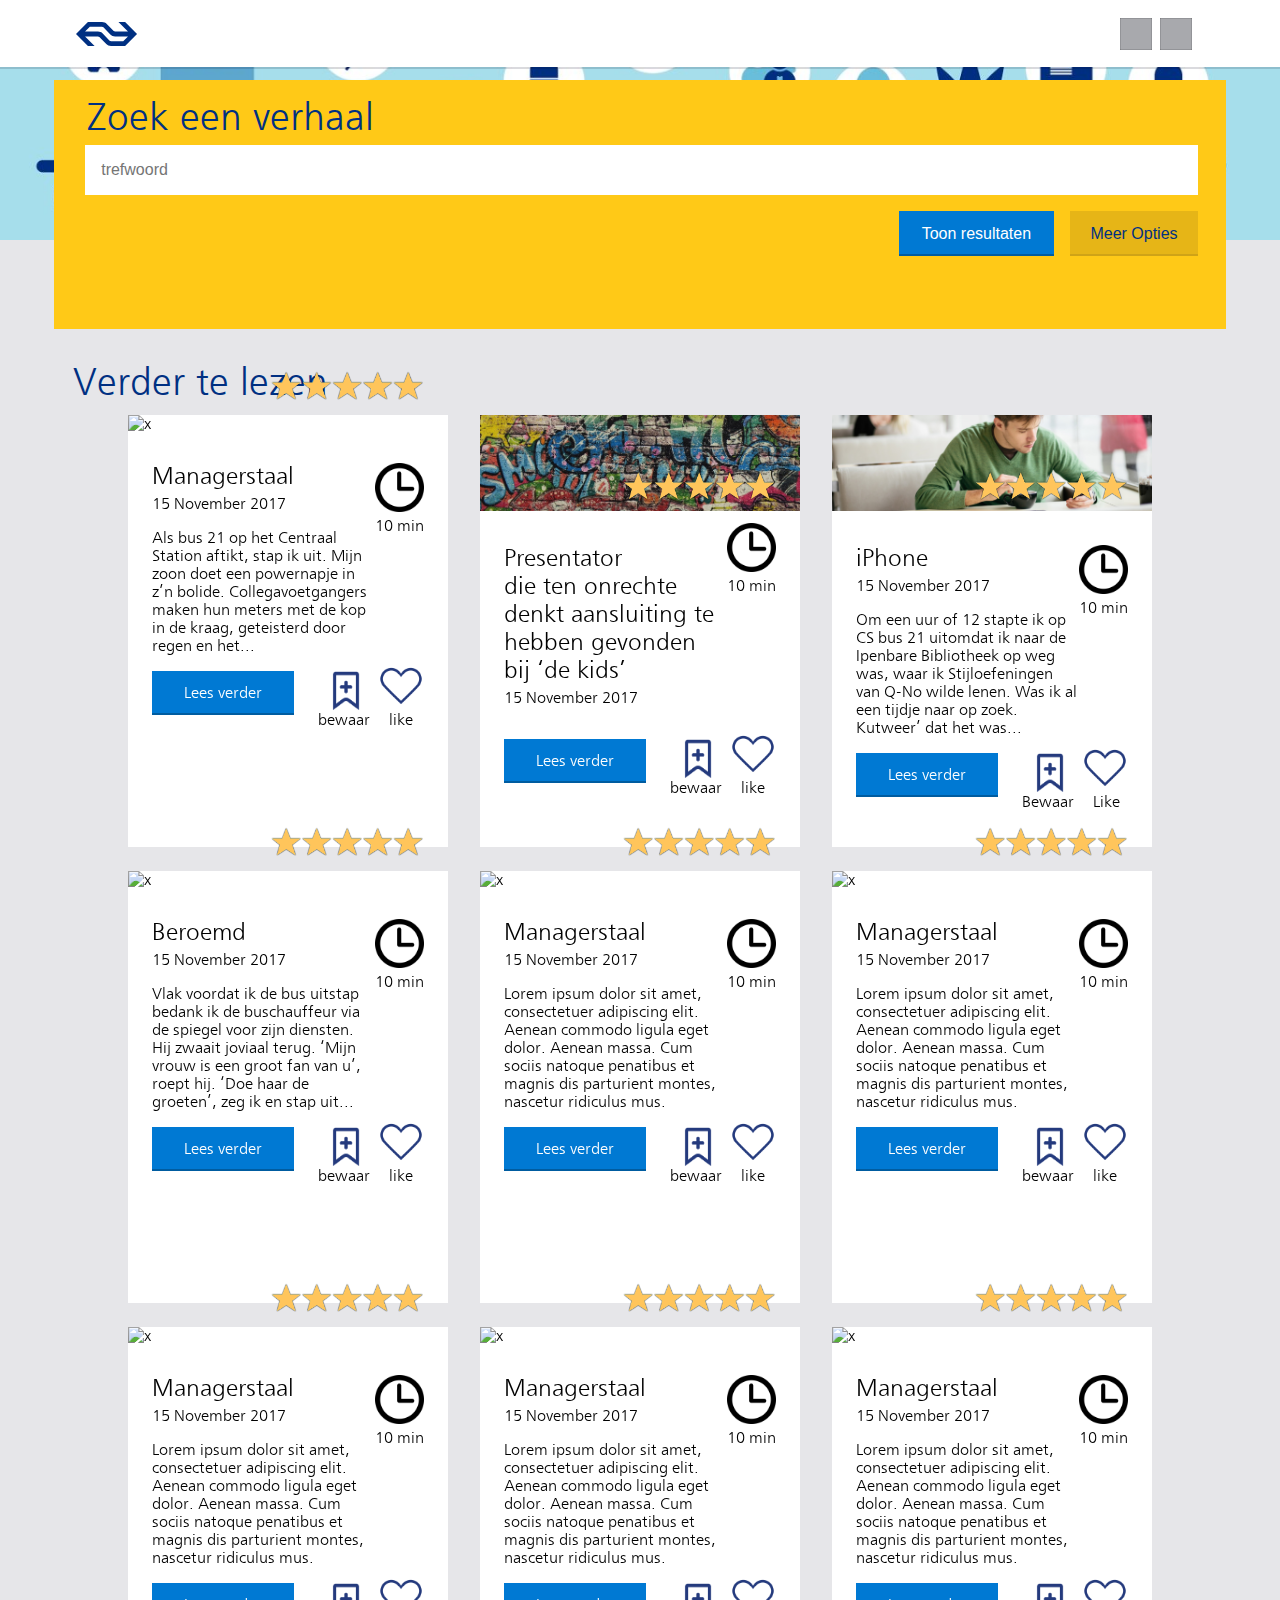
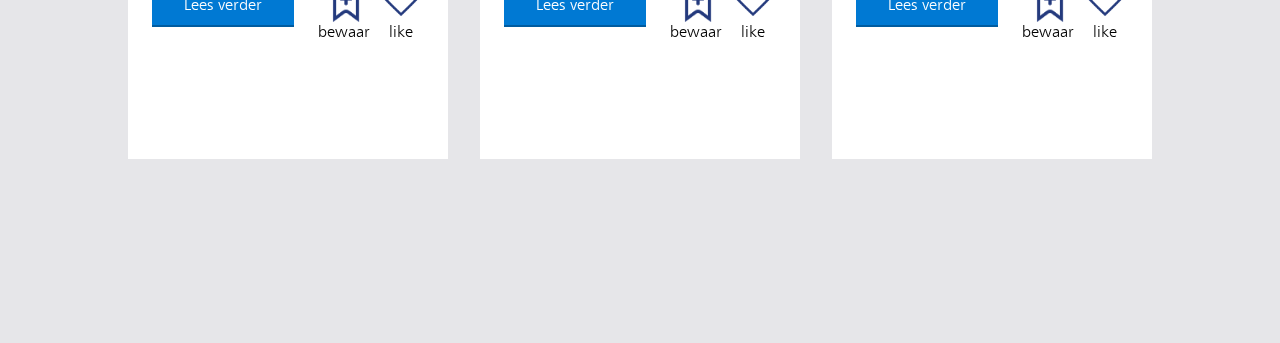
==== index.html @ b49a49e1 "Initial commit" ====
<!DOCTYPE html>
<html lang="en">

<head>
    <meta charset="UTF-8">
    <meta name="viewport" content="width=device-width, initial-scale=1.0">
    <meta http-equiv="X-UA-Compatible" content="ie=edge">
    <link rel="stylesheet" href="css/style.css">
    <link rel="stylesheet" href="css/fonts.css">
    <link rel="stylesheet" href="css/input_range.css">
    <link rel="stylesheet" href="css/mediaqueries.css">
    <title>index</title>
</head>

<body>
   <header class="main_header">
        <section> <a href="index.html" class="a-header"><img src="images/nslogo.svg" alt="ns_logo_header"></a>
            <section class="header_icons_right">
                <a href="login.html" class="header_icons_right_img-1"></a>
                <a href="#" class="header_icons_right_img-2"></a>
            </section>
        </section>
    </header>
    <picture id="top-image"> <img src="images/ns-extra-hero.jpg" alt="NS Extra Hero Image"> </picture>

    <section id="background"></section>
    <main>
        <form id="search">
            <fieldset class="zoek_verhaal">
                <legend>Zoek een verhaal</legend>
                <input class="form-text-input" type="text" id="trefwoord" placeholder="trefwoord">
                <section id="options" class="main_form_hide">
                    <section class="maximale_leestijd">
                        <label for="id-maximale_leestijd" class="form_section_label">Maximale leestijd</label>
                        <input id="id-maximale_leestijd" type="range" class="maximale_leestijd" value="5" min="1" max="15"> </section>
                    <section class="minimale_rating">
                        <label for="id-minimale_rating" class="form_section_label">Minimale rating</label>
                        <input id="id-minimale_rating" type="range" class="minimale_rating" value="3" min="1" max="5"> </section>
                    <section id="categorieen">
                        <label class="form_section_label">Categorieën</label>
                        <input type="checkbox" name="categorieen" id="kids" value="kids" />
                        <label class="form_checkbox-label" for="kids">Kids</label>
                        <input class="form_checkbox" type="checkbox" name="categorieen" id="jeugd" value="jeugd" />
                        <label for="jeugd">Jeugd</label>
                        <input type="checkbox" name="categorieen" id="volwassen" value="volwassen" />
                        <label for="volwassen">Volwassen</label>
                    </section>
                    <section id="genre">
                        <label class="form_section_label">Genre</label>
                        <input type="checkbox" name="genre" id="fictie" value="fictie" />
                        <label for="fictie">Fictie</label>
                        <input type="checkbox" name="genre" id="non-fictie" value="non-fictie" />
                        <label for="non-fictie">Not-fictie</label>
                        <input type="checkbox" name="genre" id="politiek" value="politiek" />
                        <label for="politiek">Politiek</label>
                        <input type="checkbox" name="genre" id="religie" value="religie" />
                        <label for="religie">Religie</label>
                        <input type="checkbox" name="genre" id="media" value="media" />
                        <label for="media">Media</label>
                        <input type="checkbox" name="genre" id="sport" value="sport" />
                        <label for="sport">Sport</label>
                    </section>
                </section>
                <button id="more_options_expand" type="button">Meer Opties</button>
                <input type="submit" name="resultaten" value="Toon resultaten"> </fieldset>
        </form>
        <!-- Verhaal cards !-->
        <p class="verhaal_kaarten_category">Verder te lezen</p>
        <section id="verhaal_kaarten">
            <!-- verhaal card begin !-->
            <article class="verhaal_card"> <img class="verhaal_card-featureimage" src="images/bus-foto.jpg" alt="x"> <img class="verhaal_card-starrating" src="images/5-star-rating.png" alt="x">
                <header class="verhaal_card_main">
                    <p class="verhaal_card-title"> Managerstaal </p>
                    <time datetime="2017-11-15">15 November 2017</time>
                    <p class="verhaal_card-readtime">10 min</p>
                    <p class="verhaal_card-description">Als bus 21 op het Centraal Station aftikt, stap ik uit. Mijn zoon doet een powernapje in z’n bolide. Collegavoetgangers maken hun meters met de kop in de kraag, geteisterd door regen en het...</p>
                    <nav class="verhaal_card-buttons"> <a href="verhalen/managerstaal.html" class="verhaalbutton" name="verhaal_card-button_leesverder">Lees verder</a>
                        <p class="verhaal_card-like">like</p>
                        <p class="verhaal_card-save">bewaar</p>
                    </nav>
                </header>
            </article>
            <!-- verhaal card einde !-->
            <!-- verhaal card begin !-->
            <article class="verhaal_card"> <img class="verhaal_card-featureimage" src="images/graffiti-wall.jpg" alt="x"> <img class="verhaal_card-starrating" src="images/5-star-rating.png" alt="x">
                <header class="verhaal_card_main">
                    <p class="verhaal_card-readtime">10 min</p>
                    <p class="verhaal_card-title">Presentator die ten onrechte denkt aansluiting te hebben gevonden bij ‘de kids’</p>
                    <time datetime="2017-11-15">15 November 2017</time>
                    <p class="verhaal_card-description"></p>
                    <nav class="verhaal_card-buttons"> <a href="verhalen/straattaal.html" class="verhaalbutton" name="verhaal_card-button_leesverder">Lees verder</a>
                        <p class="verhaal_card-like">like</p>
                        <p class="verhaal_card-save">bewaar</p>
                    </nav>
                </header>
            </article>
            <!-- verhaal card einde !-->
            <!-- verhaal card begin !-->
            <article class="verhaal_card"> <img class="verhaal_card-featureimage" src="images/guy-phone.jpg" alt="x"> <img class="verhaal_card-starrating" src="images/5-star-rating.png" alt="x">
                <header class="verhaal_card_main">
                    <p class="verhaal_card-title">iPhone</p>
                    <time datetime="2017-11-15">15 November 2017</time>
                    <p class="verhaal_card-readtime">10 min</p>
                    <p class="verhaal_card-description">Om een uur of 12 stapte ik op CS bus 21 uitomdat ik naar de Ipenbare Bibliotheek op weg was, waar ik Stijloefeningen van Q-No wilde lenen. Was ik al een tijdje naar op zoek. Kutweer’ dat het was...</p>
                    <nav class="verhaal_card-buttons"> <a href="verhalen/iphone.html" class="verhaalbutton" name="verhaal_card-button_leesverder">Lees verder</a>
                        <p class="verhaal_card-like">Like</p>
                        <p class="verhaal_card-save">Bewaar</p>
                    </nav>
                </header>
            </article>
            <!-- verhaal card einde !-->
            <!-- verhaal card begin !-->
            <article class="verhaal_card"> <img class="verhaal_card-featureimage" src="images/bus-foto.jpg" alt="x"> <img class="verhaal_card-starrating" src="images/5-star-rating.png" alt="x">
                <header class="verhaal_card_main">
                    <p class="verhaal_card-title">Beroemd</p>
                    <time datetime="2017-11-15">15 November 2017</time>
                    <p class="verhaal_card-readtime">10 min</p>
                    <p class="verhaal_card-description">Vlak voordat ik de bus uitstap bedank ik de buschauffeur via de spiegel voor zijn diensten. Hij zwaait joviaal terug. ‘Mijn vrouw is een groot fan van u’, roept hij. ‘Doe haar de groeten’, zeg ik en stap uit...</p>
                    <nav class="verhaal_card-buttons"> <a class="verhaalbutton" name="verhaal_card-button_leesverder">Lees verder</a>
                        <p class="verhaal_card-like">like</p>
                        <p class="verhaal_card-save">bewaar</p>
                    </nav>
                </header>
            </article>
            <!-- verhaal card einde !-->
            <!-- verhaal card begin !-->
            <article class="verhaal_card"> <img class="verhaal_card-featureimage" src="images/bus-foto.jpg" alt="x"> <img class="verhaal_card-starrating" src="images/5-star-rating.png" alt="x">
                <header class="verhaal_card_main">
                    <p class="verhaal_card-title"> Managerstaal </p>
                    <time datetime="2017-11-15">15 November 2017</time>
                    <p class="verhaal_card-readtime">10 min</p>
                    <p class="verhaal_card-description">Lorem ipsum dolor sit amet, consectetuer adipiscing elit. Aenean commodo ligula eget dolor. Aenean massa. Cum sociis natoque penatibus et magnis dis parturient montes, nascetur ridiculus mus.</p>
                    <nav class="verhaal_card-buttons"> <a class="verhaalbutton" name="verhaal_card-button_leesverder">Lees verder</a>
                        <p class="verhaal_card-like">like</p>
                        <p class="verhaal_card-save">bewaar</p>
                    </nav>
                </header>
            </article>
            <!-- verhaal card einde !-->
            <!-- verhaal card begin !-->
            <article class="verhaal_card"> <img class="verhaal_card-featureimage" src="images/bus-foto.jpg" alt="x"> <img class="verhaal_card-starrating" src="images/5-star-rating.png" alt="x">
                <header class="verhaal_card_main">
                    <p class="verhaal_card-title"> Managerstaal </p>
                    <time datetime="2017-11-15">15 November 2017</time>
                    <p class="verhaal_card-readtime">10 min</p>
                    <p class="verhaal_card-description">Lorem ipsum dolor sit amet, consectetuer adipiscing elit. Aenean commodo ligula eget dolor. Aenean massa. Cum sociis natoque penatibus et magnis dis parturient montes, nascetur ridiculus mus.</p>
                    <nav class="verhaal_card-buttons"> <a class="verhaalbutton" name="verhaal_card-button_leesverder">Lees verder</a>
                        <p class="verhaal_card-like">like</p>
                        <p class="verhaal_card-save">bewaar</p>
                    </nav>
                </header>
            </article>
            <!-- verhaal card einde !-->
            <!-- verhaal card begin !-->
            <article class="verhaal_card"> <img class="verhaal_card-featureimage" src="images/bus-foto.jpg" alt="x"> <img class="verhaal_card-starrating" src="images/5-star-rating.png" alt="x">
                <header class="verhaal_card_main">
                    <p class="verhaal_card-title"> Managerstaal </p>
                    <time datetime="2017-11-15">15 November 2017</time>
                    <p class="verhaal_card-readtime">10 min</p>
                    <p class="verhaal_card-description">Lorem ipsum dolor sit amet, consectetuer adipiscing elit. Aenean commodo ligula eget dolor. Aenean massa. Cum sociis natoque penatibus et magnis dis parturient montes, nascetur ridiculus mus.</p>
                    <nav class="verhaal_card-buttons"> <a class="verhaalbutton" name="verhaal_card-button_leesverder">Lees verder</a>
                        <p class="verhaal_card-like">like</p>
                        <p class="verhaal_card-save">bewaar</p>
                    </nav>
                </header>
            </article>
            <!-- verhaal card einde !-->
            <!-- verhaal card begin !-->
            <article class="verhaal_card"> <img class="verhaal_card-featureimage" src="images/bus-foto.jpg" alt="x"> <img class="verhaal_card-starrating" src="images/5-star-rating.png" alt="x">
                <header class="verhaal_card_main">
                    <p class="verhaal_card-title"> Managerstaal </p>
                    <time datetime="2017-11-15">15 November 2017</time>
                    <p class="verhaal_card-readtime">10 min</p>
                    <p class="verhaal_card-description">Lorem ipsum dolor sit amet, consectetuer adipiscing elit. Aenean commodo ligula eget dolor. Aenean massa. Cum sociis natoque penatibus et magnis dis parturient montes, nascetur ridiculus mus.</p>
                    <nav class="verhaal_card-buttons"> <a class="verhaalbutton" name="verhaal_card-button_leesverder">Lees verder</a>
                        <p class="verhaal_card-like">like</p>
                        <p class="verhaal_card-save">bewaar</p>
                    </nav>
                </header>
            </article>
            <!-- verhaal card einde !-->
            <!-- verhaal card begin !-->
            <article class="verhaal_card"> <img class="verhaal_card-featureimage" src="images/bus-foto.jpg" alt="x"> <img class="verhaal_card-starrating" src="images/5-star-rating.png" alt="x">
                <header class="verhaal_card_main">
                    <p class="verhaal_card-title"> Managerstaal </p>
                    <time datetime="2017-11-15">15 November 2017</time>
                    <p class="verhaal_card-readtime">10 min</p>
                    <p class="verhaal_card-description">Lorem ipsum dolor sit amet, consectetuer adipiscing elit. Aenean commodo ligula eget dolor. Aenean massa. Cum sociis natoque penatibus et magnis dis parturient montes, nascetur ridiculus mus.</p>
                    <nav class="verhaal_card-buttons"> <a class="verhaalbutton" name="verhaal_card-button_leesverder">Lees verder</a>
                        <p class="verhaal_card-like">like</p>
                        <p class="verhaal_card-save">bewaar</p>
                    </nav>
                </header>
            </article>
            <!-- verhaal card einde !-->
        </section>
    </main>
    <!-- JAVASCRIPT !-->
    <script src="js/main_form_options.js"></script>
</body>

</html>
---- css/style.css ----
body {
    font-family: "NS Sans", sans-serif;
    font-weight: 200;
    position: relative;
    width: 100%;
    margin: 0;
}

#top-image {
    height: 5px z-index: 100;
}

#top-image > img {
    z-index: -100;
    position: absolute;
    top: -15em;
    left: 0;
    width: 100%;
}

#background {
    background: rgba(230, 230, 233, 1);
    position: absolute;
    top: 10em;
    z-index: -99;
    height: 100%;
    width: 100%;
}


/* Main header top */

header[class="main_header"] {
    background-color: #ffffff;
    position: fixed;
    top: 0;
    left: 0;
    width: 100%;
    z-index: 100;
    padding: 1.125rem .875rem 1.0625rem;
    box-shadow: 0 0.125rem 0 0 rgba(7, 7, 33, .15);
}

header[class="main_header"] section {
    max-width: 73.25rem;
    margin: 0 auto;
    height: auto;
    height: 2rem;
}

header img {
    padding: 0.25em 0;
    padding-left: 0.5em;
    height: 1.5em;
    margin-right: 2rem;
}

.header_icons_right {
    float: right;
    margin-right: 2.5em;
    padding-right: 3em;
    width: 50%;
    height: 1em;
}

.header_icons_right > section {
    width: 2em;
    display: inline-block;
    float: right;
}

.header_icons_right_img-1 {
    float: right;
    width: 2em;
    height: 100%;
    background-image: url(../images/squared_box_256x256.jpg);
    background-size: contain;
    background-repeat: no-repeat;
}

.header_icons_right_img-2 {
    float: right;
    width: 2em;
    height: 100%;
    margin-right: 0.5em;
    background-image: url(../images/squared_box_256x256.jpg);
    background-size: contain;
    background-repeat: no-repeat;
}

main {
    margin: 0 auto;
    margin-top: 5rem;
    max-width: 73.25rem;
}


/* zoekformulier */

form .maximale_leestijd {
    display: inline-block;
    width: 100%;
}

form .minimale_rating {
    display: inline-block;
    width: 100%;
    margin: 0 auto;
}

form {
    display: flex;
    flex-direction: row;
    background-color: rgba(255, 201, 23, 1);
    color: rgba(0, 48, 130, 1);
    padding: 1em 1.2em 3em;
    padding-right: 3em;
    margin-bottom: 2em;
}

form label {
    width: 10em;
    display: block;
}

.form_section_label {
    margin-top: 1.75em;
    font-weight: 700;
}

form fieldset {
    margin: 0 auto;
    border-width: 0;
}

.form-text-input {
    -webkit-appearance: none;
    border-radius: 0;
    border: 0;
    padding: 1em 1em 1em 1em;
    width: 100%;
    max-width: 100%;
    font-size: 1rem;
    vertical-align: top;
    background-color: #FFF;
    margin-bottom: 1em;
}

input[type="checkbox"] {
    border-radius: 0px;
    border: 0;
    float: left;
    display: block;
    padding: 0.9em;
    margin-right: 0.5em;
    background-color: aliceblue;
    -webkit-appearance: none;
    -moz-appearance: none;
    appearance: none;
}

input[type="checkbox"]:checked {
    border-radius: 0px;
    float: left;
    display: block;
    padding: 0.9em;
    background-color: aliceblue;
    background-image: url(../images/checkbox_vinkje.svg);
    -webkit-appearance: none;
    -moz-appearance: none;
    appearance: none;
    transition: background .2s ease-in-out;
}

form fieldset label {
    padding-top: 0.25em;
    display: block;
    margin: 0.25em 0;
    padding-bottom: 0.4em;
}

form legend {
    font-size: 2.375rem;
    width: 100%
}

.main_form_hide {
    display: none;
}

.main_form_show {
    display: inline-block;
    width: 100%;
    margin-left: 1em;
    position: relative;
    top: -1.5em;
}

form [name="resultaten"],
[name="inloggen"],
[name="register"],
[name="plaats"] {
    width: calc(100% + 2em);
    margin: 0 auto;
    display: inline-block;
    position: relative;
    height: 2.8125rem;
    padding: .625rem 1.125rem;
    vertical-align: top;
    min-width: 7.5rem;
    font-weight: 400;
    white-space: nowrap;
    background-color: #0079d3;
    color: #fff;
    box-shadow: inset 0 -.125rem 0 #005ca0;
    text-align: center;
    line-height: 1.5625rem;
    font-size: 1rem;
    border: none;
    border-radius: 0;
    text-decoration: none;
    transition: box-shadow .15s ease-in-out;
    -webkit-appearance: none;
    -moz-appearance: none;
    appearance: none;
}

form [name="resultaten"]:hover,
[name="inloggen"]:hover,
[name="register"]:hover,
[name="plaats"]:hover {
    color: #fff;
    text-decoration: none;
    cursor: pointer;
    box-shadow: inset 0 -3.125rem 0 #005ca0;
}

.verhaal_kaarten_category {
    margin: 0 auto;
    max-width: 73.25rem;
    color: rgba(0, 48, 130, 1);
    font-size: 2.375rem;
    margin-bottom: 0.3em;
    padding-left: 0.5em;
}

#verhaal_kaarten {
    display: flex;
    flex-direction: row;
    flex-wrap: wrap;
    justify-content: center;
    align-items: center;
}


/* BRON: https://github.com/IanLunn/Hover/blob/master/css/hover.css */

.verhaal_card {
    height: 27em;
    margin: 0 1em;
    align-self: center;
    order: 0;
    max-width: 20em;
    background-color: #FFFFFF;
    margin-bottom: 1.5em;
    display: inline-block;
    -webkit-transform: perspective(1px) translateZ(0);
    transform: perspective(1px) translateZ(0);
    box-shadow: 0 0 1px transparent;
    -webkit-transition-duration: 0.3s;
    transition-duration: 0.3s;
    -webkit-transition-property: transform;
    transition-property: transform;
}

.verhaal_card:hover {
    -webkit-transform: scale(1.02);
    transform: scale(1.02);
}

.verhaal_card-featureimage {
    width: 100%;
}

.verhaal_card-starrating {
    position: relative;
    float: right;
    padding-right: 1.1em;
    top: -3em;
    max-width: 10em;
}

.verhaal_card_main {
    padding-left: 1em;
    padding-right: 1em;
    padding: 0 1.5em;
}

.verhaal_card-title {
    display: block;
    width: 100%;
    clear: left;
    padding-top: 0.2em;
    font-size: 1.5rem;
    margin-bottom: 0.2em;
}

.verhaal_card-readtime {
    float: right;
    clear: both;
    height: 0em;
    text-align: center;
    padding: 3.4em 0em 1em 0em;
    position: relative;
    top: -3em;
    background-image: url(../images/readtime.png);
    background-size: contain;
    background-repeat: no-repeat;
}

.verhaal_card-description {
    display: flex;
}

article[class="verhaal_card"] nav {
    display: inline-block;
    width: 100%;
    max-height: 4em;
}

button {
    float: left;
    display: inline-block;
    position: relative;
    height: 2.8125rem;
    padding: .625rem 1.275rem;
    vertical-align: top;
    min-width: 8rem;
    font-weight: 400;
    white-space: nowrap;
    background-color: #0079d3;
    color: #fff;
    box-shadow: inset 0 -.125rem 0 #005ca0;
    text-align: center;
    line-height: 1.5625rem;
    font-size: 1rem;
    border: none;
    text-decoration: none;
    transition: box-shadow .15s ease-in-out;
}

button:hover {
    color: #fff;
    text-decoration: none;
    cursor: pointer;
    box-shadow: inset 0 -3.125rem 0 #005ca0;
}

a[class="verhaalbutton"] {
    float: left;
    display: inline-block;
    position: relative;
    height: 2.8125rem;
    padding: .625rem 0.7rem;
    vertical-align: top;
    min-width: 7.5rem;
    max-height: 1.5em;
    font-weight: 400;
    white-space: nowrap;
    background-color: #0079d3;
    color: #fff;
    box-shadow: inset 0 -.125rem 0 #005ca0;
    text-align: center;
    line-height: 1.5625rem;
    font-size: 1rem;
    border: none;
    text-decoration: none;
    transition: box-shadow .15s ease-in-out;
}

a[class="verhaalbutton"]:hover {
    color: #fff;
    text-decoration: none;
    cursor: pointer;
    box-shadow: inset 0 -3.125rem 0 #005ca0;
}

#more_options_expand {
    width: calc(100% + 2em);
    background-color: #e6b517;
    color: #003082;
    box-shadow: 0 -.125rem 0 #cfa317 inset;
    margin-bottom: .9375rem;
}

.more_options_expand:hover {
    color: #003082;
    box-shadow: 0 -3.125rem 0 #cfa317 inset;
}

.verhaal_card-buttons > p {
    float: right
}

.verhaal_card-like {
    margin-left: 0.2em;
    width: 1.5em;
    height: 1.5em;
    text-align: center;
    padding: 3em 0.7em 0em 0.7em;
    position: relative;
    top: -1.5em;
    background-image: url(../images/like_empty.png);
    background-size: contain;
    background-repeat: no-repeat;
}

.verhaal_card-save {
    width: 2em;
    height: 1.5em;
    text-align: center;
    padding: 3em 1.5em 0em 0em;
    position: relative;
    top: -1.5em;
    background-image: url(../images/save_empty.png);
    background-size: contain;
    background-repeat: no-repeat;
}

form[action="review"] label {
    width: 100%;
    padding-top: 0em;
    padding-bottom: 0.3em;
}

form[action="review"] fieldset {
    width: 30em;
}

#description {
    height: 10em;
}
---- css/fonts.css ----
@font-face {
  font-family: "NS Sans";
  src: url(../fonts/nssans__-webfont.eot);
  src: url(../fonts/nssans__-webfont.eot?#iefix) format("embedded-opentype"), url(../fonts/nssans__-webfont.woff) format("woff"), url(../fonts/nssans__-webfont.ttf) format("truetype"), url(../fonts/nssans__-webfont.svg#ns_sansregular) format("svg");
  font-weight: 400;
  font-style: normal
}

@font-face {
  font-family: "NS Sans";
  src: url(../fonts/nssanita-webfont.eot);
  src: url(../fonts/nssanita-webfont.eot?#iefix) format("embedded-opentype"), url(../fonts/nssanita-webfont.woff) format("woff"), url(../fonts/nssanita-webfont.svg#ns_sansitalic) format("svg");
  font-weight: 400;
  font-style: italic
}

@font-face {
  font-family: "NS Sans";
  src: url(../fonts/nssanbit-webfont.eot);
  src: url(../fonts/nssanbit-webfont.eot?#iefix) format("embedded-opentype"), url(../fonts/nssanbit-webfont.woff) format("woff"), url(../fonts/nssanbit-webfont.ttf) format("truetype"), url(../fonts/nssanbit-webfont.svg#ns_sansbold_italic) format("svg");
  font-weight: 700;
  font-style: italic
}

@font-face {
  font-family: "NS Sans";
  src: url(../fonts/nssanbol-webfont.eot);
  src: url(../fonts/nssanbol-webfont.eot?#iefix) format("embedded-opentype"), url(../fonts/nssanbol-webfont.woff) format("woff"), url(../fonts/nssanbol-webfont.ttf) format("truetype"), url(../fonts/nssanbol-webfont.svg#ns_sansbold) format("svg");
  font-weight: 700;
  font-style: normal
}
---- css/input_range.css ----
/* Input range */

input[type=range] {
    -webkit-appearance: none;
    /* Hides the slider so that custom slider can be made */
    width: 100%;
    /* Specific width is required for Firefox. */
    background: transparent;
    /* Otherwise white in Chrome */
}

input[type=range]::-webkit-slider-thumb {
    -webkit-appearance: none;
}

input[type=range]:focus {
    outline: none;
    /* Removes the blue border. You should probably do some kind of focus styling for accessibility reasons though. */
}

input[type=range]::-ms-track {
    width: 100%;
    cursor: pointer;
    /* Hides the slider so custom styles can be added */
    background: transparent;
    border-color: transparent;
    color: transparent;
}

input[type=range] {
    -webkit-appearance: none;
    width: 100%;
    margin: 1em 0;
}

input[type=range]:focus {
    outline: none;
}

input[type=range]::-webkit-slider-runnable-track {
    width: 100%;
    height: 2em;
    cursor: pointer;
    background: #ffffff;
    border-radius: 0px;
    border: 0;
}

input[type=range]::-webkit-slider-thumb {
    box-shadow: 0;
    border: 0;
    height: 2em;
    width: 2em;
    border-radius: 0px;
    background: #3071a9;
    cursor: pointer;
    -webkit-appearance: none;
    margin-top: 0px;
}

input[type=range]:focus::-webkit-slider-runnable-track {
    background: #367ebd;
}

input[type=range]::-moz-range-track {
    width: 100%;
    height: 2em;
    cursor: pointer;
    box-shadow: 1px 1px 1px #000000, 0px 0px 1px #0d0d0d;
    background: #3071a9;
    border-radius: 0px;
    border: 0.2px solid #010101;
}

input[type=range]::-moz-range-thumb {
    box-shadow: 0;
    border: 1px solid #000000;
    height: 2em;
    width: 2em;
    border-radius: 0px;
    background: #3071a9;
    cursor: pointer;
}

input[type=range]::-ms-track {
    width: 100%;
    height: 2em;
    cursor: pointer;
    background: transparent;
    border-color: transparent;
    color: transparent;
}

input[type=range]::-ms-fill-lower {
    background: #2a6495;
    border: 0.2px solid #010101;
    border-radius: 0px;
    box-shadow: 1px 1px 1px #000000, 0px 0px 1px #0d0d0d;
}

input[type=range]::-ms-fill-upper {
    background: #3071a9;
    border: 0.2px solid #010101;
    border-radius: 0px;
    box-shadow: 1px 1px 1px #000000, 0px 0px 1px #0d0d0d;
}

input[type=range]::-ms-thumb {
    box-shadow: 0;
    border: 1px solid #000000;
    height: 2em;
    width: 2em;
    border-radius: 0px;
    background: #3071a9;
    cursor: pointer;
    height: 8.4px;
}

input[type=range]:focus::-ms-fill-lower {
    background: #3071a9;
}

input[type=range]:focus::-ms-fill-upper {
    background: #367ebd;
}


/* End Input range */
---- css/mediaqueries.css ----
@media screen and (max-width: 60rem) {
    #top-image {
        display: none;
    }
    #more_options_expand {
        margin-top: .9375rem;
    }
}

@media screen and (min-width: 60rem) {
    form #search {
        background: linear-gradient(180deg, rgba(255, 201, 23, .9) 0, #ffc917 3.75rem, #ffc917);
    }
    form fieldset.zoek_verhaal {
        width: 100%;
    }
    section#options {
        width: 100%;
    }
    #more_options_expand {
        float: right;
        position: relative;
        right: -2em;
        max-width: 2em;
        background-color: #e6b517;
        color: #003082;
        box-shadow: 0 -.125rem 0 #cfa317 inset;
        margin-bottom: .9375rem
    }
    .more_options_expand:hover {
        color: #003082;
        box-shadow: 0 -3.125rem 0 #cfa317 inset;
    }
    form [name="resultaten"] {
        float: right;
        display: none;
        min-width: 3em;
        max-width: 9.7em;
        display: inline-block;
        position: relative;
        right: -1em;
        height: 2.8125rem;
        padding: .625rem 1.125rem;
        vertical-align: top;
        font-weight: 400;
        white-space: nowrap;
        background-color: #0079d3;
        color: #fff;
        box-shadow: inset 0 -.125rem 0 #005ca0;
        text-align: center;
        line-height: 1.5625rem;
        font-size: 1rem;
        border: none;
        border-radius: 0;
        text-decoration: none;
        transition: box-shadow .15s ease-in-out;
        -webkit-appearance: none;
        -moz-appearance: none;
        appearance: none;
    }
    form [name="resultaten"]:hover  {
        color: #fff;
        text-decoration: none;
        cursor: pointer;
        box-shadow: inset 0 -3.125rem 0 #005ca0;
    }
    form .maximale_leestijd {
        display: inline-block;
        width: 25em;
    }
    form .minimale_rating {
        margin-top: 1em;
        display: inline-block;
        width: 25em;
    }
    form #categorieen {
        display: inline-block;
        width: 25em;
        position: relative;
        vertical-align: top;
    }
    form #genre {
        display: inline-block;
        width: 25em;
        vertical-align: top;
    }
}
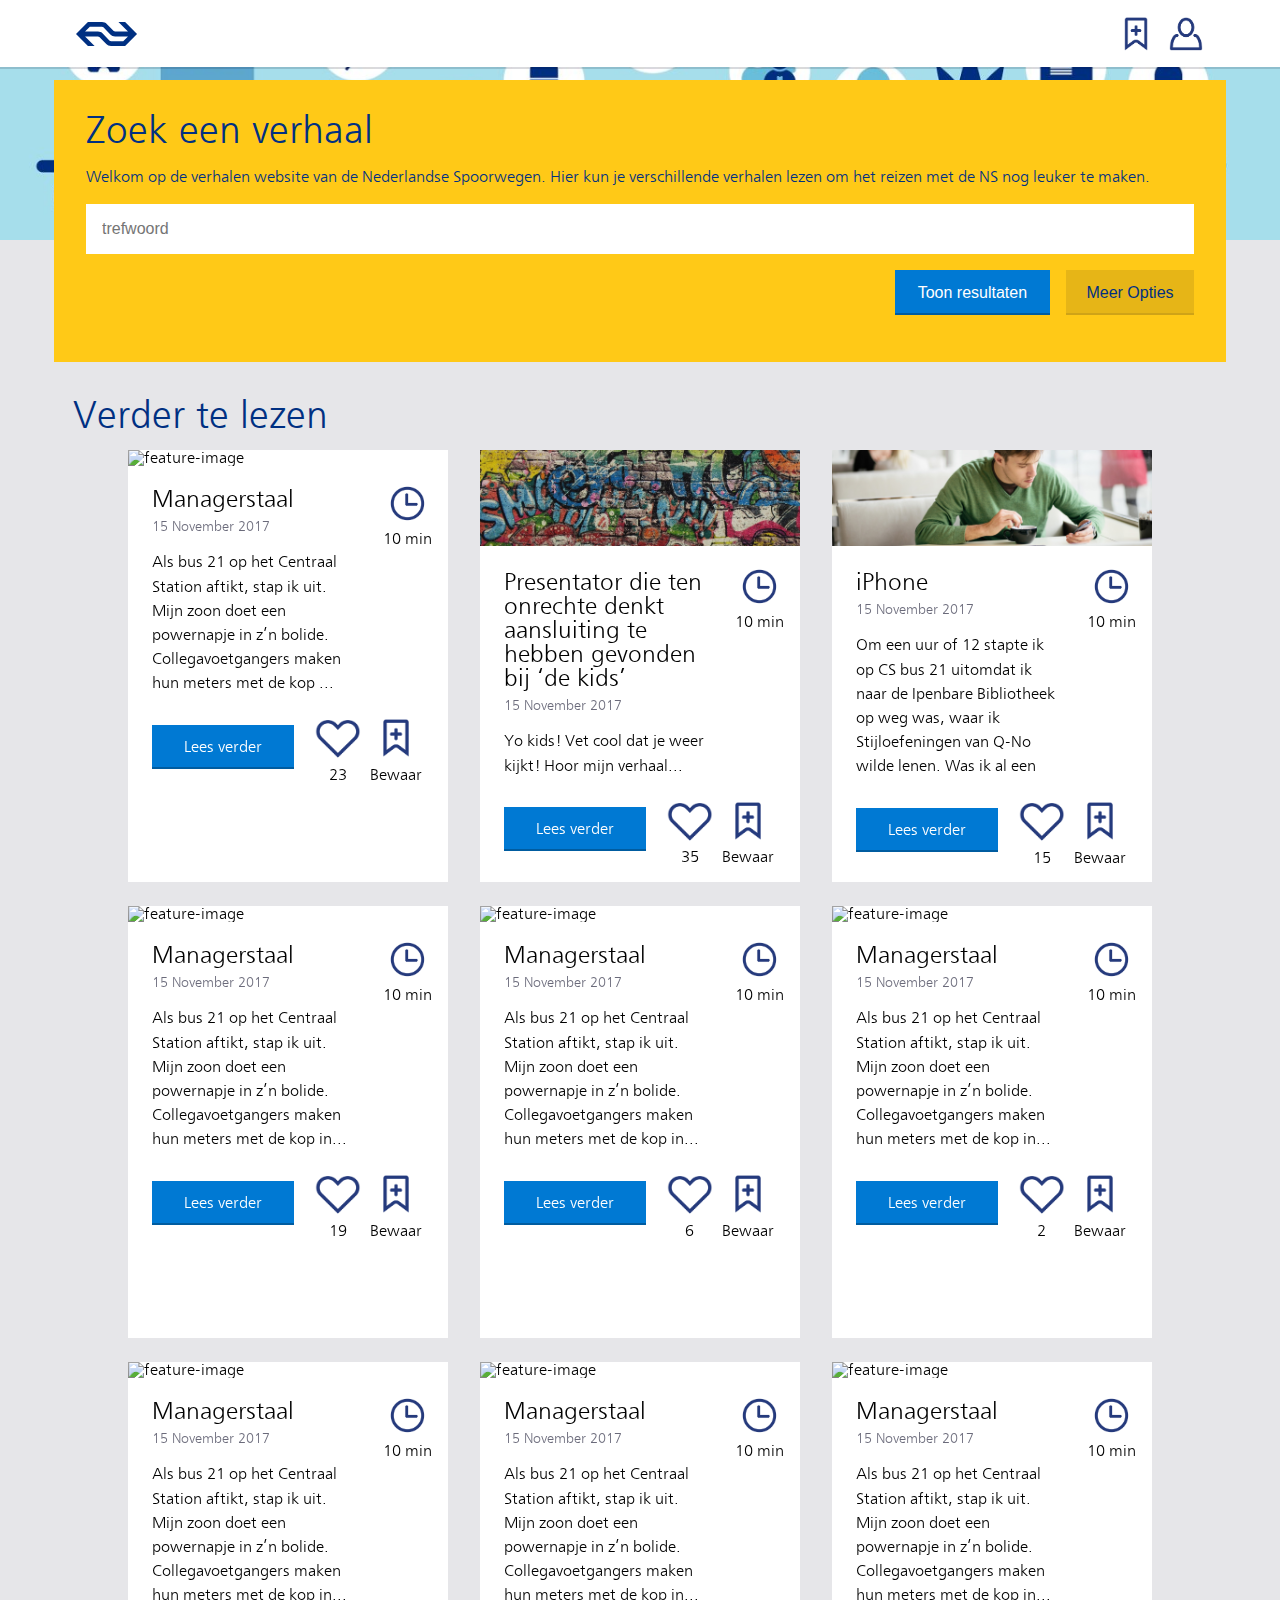
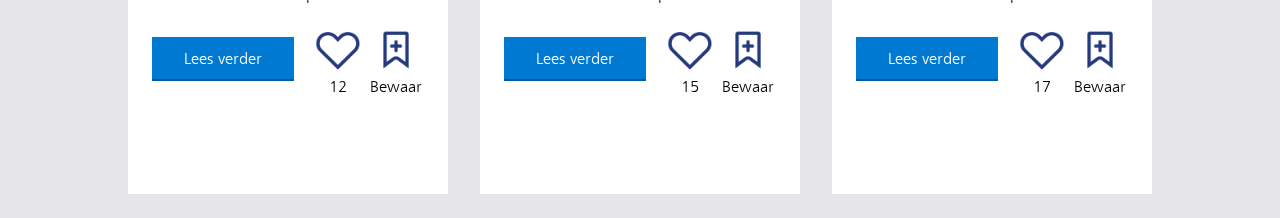
==== commit 9015683f: "Verbeterde Versie 1" ====
--- a/index.html
+++ b/index.html
@@ -9,26 +9,27 @@
     <link rel="stylesheet" href="css/fonts.css">
     <link rel="stylesheet" href="css/input_range.css">
     <link rel="stylesheet" href="css/mediaqueries.css">
-    <title>index</title>
+    <title>NS Verhalen - Home</title>
 </head>
 
 <body>
-   <header class="main_header">
-        <section> <a href="index.html" class="a-header"><img src="images/nslogo.svg" alt="ns_logo_header"></a>
-            <section class="header_icons_right">
+    <header class="main_header">
+        <div>
+            <a href="index.html" class="a-header"><img src="images/nslogo.svg" alt="ns_logo_header"></a>
+            <div class="header_icons_right">
                 <a href="login.html" class="header_icons_right_img-1"></a>
-                <a href="#" class="header_icons_right_img-2"></a>
-            </section>
-        </section>
+                <a href="saved.html" class="header_icons_right_img-2"></a>
+            </div>
+        </div>
     </header>
     <picture id="top-image"> <img src="images/ns-extra-hero.jpg" alt="NS Extra Hero Image"> </picture>
-
-    <section id="background"></section>
+    <div id="background"></div>
     <main>
         <form id="search">
             <fieldset class="zoek_verhaal">
                 <legend>Zoek een verhaal</legend>
-                <input class="form-text-input" type="text" id="trefwoord" placeholder="trefwoord">
+                <p>Welkom op de verhalen website van de Nederlandse Spoorwegen. Hier kun je verschillende verhalen lezen om het reizen met de NS nog leuker te maken.</p>
+                <input class="form-text-input" type="text" placeholder="trefwoord">
                 <section id="options" class="main_form_hide">
                     <section class="maximale_leestijd">
                         <label for="id-maximale_leestijd" class="form_section_label">Maximale leestijd</label>
@@ -61,142 +62,155 @@
                         <label for="sport">Sport</label>
                     </section>
                 </section>
-                <button id="more_options_expand" type="button">Meer Opties</button>
-                <input type="submit" name="resultaten" value="Toon resultaten"> </fieldset>
+                <div id="searchformbuttons">
+                    <button id="more_options_expand" type="button">Meer Opties</button>
+                    <input type="submit" name="resultaten" value="Toon resultaten"> </div>
+            </fieldset>
         </form>
         <!-- Verhaal cards !-->
-        <p class="verhaal_kaarten_category">Verder te lezen</p>
+        <h1>Verder te lezen</h1>
         <section id="verhaal_kaarten">
             <!-- verhaal card begin !-->
-            <article class="verhaal_card"> <img class="verhaal_card-featureimage" src="images/bus-foto.jpg" alt="x"> <img class="verhaal_card-starrating" src="images/5-star-rating.png" alt="x">
-                <header class="verhaal_card_main">
-                    <p class="verhaal_card-title"> Managerstaal </p>
-                    <time datetime="2017-11-15">15 November 2017</time>
-                    <p class="verhaal_card-readtime">10 min</p>
-                    <p class="verhaal_card-description">Als bus 21 op het Centraal Station aftikt, stap ik uit. Mijn zoon doet een powernapje in z’n bolide. Collegavoetgangers maken hun meters met de kop in de kraag, geteisterd door regen en het...</p>
-                    <nav class="verhaal_card-buttons"> <a href="verhalen/managerstaal.html" class="verhaalbutton" name="verhaal_card-button_leesverder">Lees verder</a>
-                        <p class="verhaal_card-like">like</p>
-                        <p class="verhaal_card-save">bewaar</p>
-                    </nav>
-                </header>
-            </article>
-            <!-- verhaal card einde !-->
-            <!-- verhaal card begin !-->
-            <article class="verhaal_card"> <img class="verhaal_card-featureimage" src="images/graffiti-wall.jpg" alt="x"> <img class="verhaal_card-starrating" src="images/5-star-rating.png" alt="x">
-                <header class="verhaal_card_main">
-                    <p class="verhaal_card-readtime">10 min</p>
-                    <p class="verhaal_card-title">Presentator die ten onrechte denkt aansluiting te hebben gevonden bij ‘de kids’</p>
-                    <time datetime="2017-11-15">15 November 2017</time>
-                    <p class="verhaal_card-description"></p>
-                    <nav class="verhaal_card-buttons"> <a href="verhalen/straattaal.html" class="verhaalbutton" name="verhaal_card-button_leesverder">Lees verder</a>
-                        <p class="verhaal_card-like">like</p>
-                        <p class="verhaal_card-save">bewaar</p>
-                    </nav>
-                </header>
-            </article>
-            <!-- verhaal card einde !-->
-            <!-- verhaal card begin !-->
-            <article class="verhaal_card"> <img class="verhaal_card-featureimage" src="images/guy-phone.jpg" alt="x"> <img class="verhaal_card-starrating" src="images/5-star-rating.png" alt="x">
-                <header class="verhaal_card_main">
-                    <p class="verhaal_card-title">iPhone</p>
-                    <time datetime="2017-11-15">15 November 2017</time>
-                    <p class="verhaal_card-readtime">10 min</p>
-                    <p class="verhaal_card-description">Om een uur of 12 stapte ik op CS bus 21 uitomdat ik naar de Ipenbare Bibliotheek op weg was, waar ik Stijloefeningen van Q-No wilde lenen. Was ik al een tijdje naar op zoek. Kutweer’ dat het was...</p>
-                    <nav class="verhaal_card-buttons"> <a href="verhalen/iphone.html" class="verhaalbutton" name="verhaal_card-button_leesverder">Lees verder</a>
-                        <p class="verhaal_card-like">Like</p>
-                        <p class="verhaal_card-save">Bewaar</p>
-                    </nav>
-                </header>
-            </article>
-            <!-- verhaal card einde !-->
-            <!-- verhaal card begin !-->
-            <article class="verhaal_card"> <img class="verhaal_card-featureimage" src="images/bus-foto.jpg" alt="x"> <img class="verhaal_card-starrating" src="images/5-star-rating.png" alt="x">
-                <header class="verhaal_card_main">
-                    <p class="verhaal_card-title">Beroemd</p>
-                    <time datetime="2017-11-15">15 November 2017</time>
-                    <p class="verhaal_card-readtime">10 min</p>
-                    <p class="verhaal_card-description">Vlak voordat ik de bus uitstap bedank ik de buschauffeur via de spiegel voor zijn diensten. Hij zwaait joviaal terug. ‘Mijn vrouw is een groot fan van u’, roept hij. ‘Doe haar de groeten’, zeg ik en stap uit...</p>
-                    <nav class="verhaal_card-buttons"> <a class="verhaalbutton" name="verhaal_card-button_leesverder">Lees verder</a>
-                        <p class="verhaal_card-like">like</p>
-                        <p class="verhaal_card-save">bewaar</p>
-                    </nav>
-                </header>
-            </article>
-            <!-- verhaal card einde !-->
-            <!-- verhaal card begin !-->
-            <article class="verhaal_card"> <img class="verhaal_card-featureimage" src="images/bus-foto.jpg" alt="x"> <img class="verhaal_card-starrating" src="images/5-star-rating.png" alt="x">
-                <header class="verhaal_card_main">
-                    <p class="verhaal_card-title"> Managerstaal </p>
-                    <time datetime="2017-11-15">15 November 2017</time>
-                    <p class="verhaal_card-readtime">10 min</p>
-                    <p class="verhaal_card-description">Lorem ipsum dolor sit amet, consectetuer adipiscing elit. Aenean commodo ligula eget dolor. Aenean massa. Cum sociis natoque penatibus et magnis dis parturient montes, nascetur ridiculus mus.</p>
-                    <nav class="verhaal_card-buttons"> <a class="verhaalbutton" name="verhaal_card-button_leesverder">Lees verder</a>
-                        <p class="verhaal_card-like">like</p>
-                        <p class="verhaal_card-save">bewaar</p>
-                    </nav>
-                </header>
-            </article>
-            <!-- verhaal card einde !-->
-            <!-- verhaal card begin !-->
-            <article class="verhaal_card"> <img class="verhaal_card-featureimage" src="images/bus-foto.jpg" alt="x"> <img class="verhaal_card-starrating" src="images/5-star-rating.png" alt="x">
-                <header class="verhaal_card_main">
-                    <p class="verhaal_card-title"> Managerstaal </p>
-                    <time datetime="2017-11-15">15 November 2017</time>
-                    <p class="verhaal_card-readtime">10 min</p>
-                    <p class="verhaal_card-description">Lorem ipsum dolor sit amet, consectetuer adipiscing elit. Aenean commodo ligula eget dolor. Aenean massa. Cum sociis natoque penatibus et magnis dis parturient montes, nascetur ridiculus mus.</p>
-                    <nav class="verhaal_card-buttons"> <a class="verhaalbutton" name="verhaal_card-button_leesverder">Lees verder</a>
-                        <p class="verhaal_card-like">like</p>
-                        <p class="verhaal_card-save">bewaar</p>
-                    </nav>
-                </header>
-            </article>
-            <!-- verhaal card einde !-->
-            <!-- verhaal card begin !-->
-            <article class="verhaal_card"> <img class="verhaal_card-featureimage" src="images/bus-foto.jpg" alt="x"> <img class="verhaal_card-starrating" src="images/5-star-rating.png" alt="x">
-                <header class="verhaal_card_main">
-                    <p class="verhaal_card-title"> Managerstaal </p>
-                    <time datetime="2017-11-15">15 November 2017</time>
-                    <p class="verhaal_card-readtime">10 min</p>
-                    <p class="verhaal_card-description">Lorem ipsum dolor sit amet, consectetuer adipiscing elit. Aenean commodo ligula eget dolor. Aenean massa. Cum sociis natoque penatibus et magnis dis parturient montes, nascetur ridiculus mus.</p>
-                    <nav class="verhaal_card-buttons"> <a class="verhaalbutton" name="verhaal_card-button_leesverder">Lees verder</a>
-                        <p class="verhaal_card-like">like</p>
-                        <p class="verhaal_card-save">bewaar</p>
-                    </nav>
-                </header>
-            </article>
-            <!-- verhaal card einde !-->
-            <!-- verhaal card begin !-->
-            <article class="verhaal_card"> <img class="verhaal_card-featureimage" src="images/bus-foto.jpg" alt="x"> <img class="verhaal_card-starrating" src="images/5-star-rating.png" alt="x">
-                <header class="verhaal_card_main">
-                    <p class="verhaal_card-title"> Managerstaal </p>
-                    <time datetime="2017-11-15">15 November 2017</time>
-                    <p class="verhaal_card-readtime">10 min</p>
-                    <p class="verhaal_card-description">Lorem ipsum dolor sit amet, consectetuer adipiscing elit. Aenean commodo ligula eget dolor. Aenean massa. Cum sociis natoque penatibus et magnis dis parturient montes, nascetur ridiculus mus.</p>
-                    <nav class="verhaal_card-buttons"> <a class="verhaalbutton" name="verhaal_card-button_leesverder">Lees verder</a>
-                        <p class="verhaal_card-like">like</p>
-                        <p class="verhaal_card-save">bewaar</p>
-                    </nav>
-                </header>
-            </article>
-            <!-- verhaal card einde !-->
-            <!-- verhaal card begin !-->
-            <article class="verhaal_card"> <img class="verhaal_card-featureimage" src="images/bus-foto.jpg" alt="x"> <img class="verhaal_card-starrating" src="images/5-star-rating.png" alt="x">
-                <header class="verhaal_card_main">
-                    <p class="verhaal_card-title"> Managerstaal </p>
-                    <time datetime="2017-11-15">15 November 2017</time>
-                    <p class="verhaal_card-readtime">10 min</p>
-                    <p class="verhaal_card-description">Lorem ipsum dolor sit amet, consectetuer adipiscing elit. Aenean commodo ligula eget dolor. Aenean massa. Cum sociis natoque penatibus et magnis dis parturient montes, nascetur ridiculus mus.</p>
-                    <nav class="verhaal_card-buttons"> <a class="verhaalbutton" name="verhaal_card-button_leesverder">Lees verder</a>
-                        <p class="verhaal_card-like">like</p>
-                        <p class="verhaal_card-save">bewaar</p>
-                    </nav>
-                </header>
-            </article>
-            <!-- verhaal card einde !-->
+            <article class="verhaal_card"> <img src="images/bus-foto.jpg" alt="feature-image" class="verhaal_card-featureimage">
+                <div>
+                    <header class="verhaal_card_main">
+                        <h2>Managerstaal
+                    </h2>
+                        <time datetime="2017-11-15"> 15 November 2017 </time>
+                    </header>
+                    <p>Als bus 21 op het Centraal Station aftikt, stap ik uit. Mijn zoon doet een powernapje in z’n bolide. Collegavoetgangers maken hun meters met de kop ...</p>
+                </div>
+                <p class="verhaal_card-readtime">10 min</p>
+                <nav> <a href="verhalen/managerstaal.html" class="verhaalbutton">Lees verder</a>
+                    <p id="likebutton" class="verhaal_card-like"><span id="likecounter">23</span></p>
+                    <p id="savebutton" class="verhaal_card-save">Bewaar</p>
+                </nav>
+            </article>
+            <article class="verhaal_card"> <img src="images/graffiti-wall.jpg" alt="feature-image" class="verhaal_card-featureimage">
+                <div>
+                    <header class="verhaal_card_main">
+                        <h2>Presentator die ten onrechte denkt aansluiting te hebben gevonden bij ‘de kids’
+                    </h2>
+                        <time datetime="2017-11-15"> 15 November 2017 </time>
+                    </header>
+                    <p>Yo kids! Vet cool dat je weer kijkt! Hoor mijn verhaal...</p>
+                </div>
+                <p class="verhaal_card-readtime">10 min</p>
+                <nav> <a href="verhalen/straattaal.html" class="verhaalbutton">Lees verder</a>
+                    <p class="verhaal_card-like">35</p>
+                    <p class="verhaal_card-save">Bewaar</p>
+                </nav>
+            </article>
+            <article class="verhaal_card"> <img src="images/guy-phone.jpg" alt="feature-image" class="verhaal_card-featureimage">
+                <div>
+                    <header class="verhaal_card_main">
+                        <h2>iPhone
+                    </h2>
+                        <time datetime="2017-11-15"> 15 November 2017 </time>
+                    </header>
+                    <p>Om een uur of 12 stapte ik op CS bus 21 uitomdat ik naar de Ipenbare Bibliotheek op weg was, waar ik Stijloefeningen van Q-No wilde lenen. Was ik al een</p>
+                </div>
+                <p class="verhaal_card-readtime">10 min</p>
+                <nav> <a href="verhalen/iphone.html" class="verhaalbutton">Lees verder</a>
+                    <p class="verhaal_card-like">15</p>
+                    <p class="verhaal_card-save">Bewaar</p>
+                </nav>
+            </article>
+            <article class="verhaal_card"> <img src="images/bus-foto.jpg" alt="feature-image" class="verhaal_card-featureimage">
+                <div>
+                    <header class="verhaal_card_main">
+                        <h2>Managerstaal
+                    </h2>
+                        <time datetime="2017-11-15"> 15 November 2017 </time>
+                    </header>
+                    <p>Als bus 21 op het Centraal Station aftikt, stap ik uit. Mijn zoon doet een powernapje in z’n bolide. Collegavoetgangers maken hun meters met de kop in...</p>
+                </div>
+                <p class="verhaal_card-readtime">10 min</p>
+                <nav> <a href="verhalen/managerstaal.html" class="verhaalbutton">Lees verder</a>
+                    <p class="verhaal_card-like">19</p>
+                    <p class="verhaal_card-save">Bewaar</p>
+                </nav>
+            </article>
+            <article class="verhaal_card"> <img src="images/bus-foto.jpg" alt="feature-image" class="verhaal_card-featureimage">
+                <div>
+                    <header class="verhaal_card_main">
+                        <h2>Managerstaal
+                    </h2>
+                        <time datetime="2017-11-15"> 15 November 2017 </time>
+                    </header>
+                    <p>Als bus 21 op het Centraal Station aftikt, stap ik uit. Mijn zoon doet een powernapje in z’n bolide. Collegavoetgangers maken hun meters met de kop in...</p>
+                </div>
+                <p class="verhaal_card-readtime">10 min</p>
+                <nav> <a href="verhalen/managerstaal.html" class="verhaalbutton">Lees verder</a>
+                    <p class="verhaal_card-like">6</p>
+                    <p class="verhaal_card-save">Bewaar</p>
+                </nav>
+            </article>
+            <article class="verhaal_card"> <img src="images/bus-foto.jpg" alt="feature-image" class="verhaal_card-featureimage">
+                <div>
+                    <header class="verhaal_card_main">
+                        <h2>Managerstaal
+                    </h2>
+                        <time datetime="2017-11-15"> 15 November 2017 </time>
+                    </header>
+                    <p>Als bus 21 op het Centraal Station aftikt, stap ik uit. Mijn zoon doet een powernapje in z’n bolide. Collegavoetgangers maken hun meters met de kop in...</p>
+                </div>
+                <p class="verhaal_card-readtime">10 min</p>
+                <nav> <a href="verhalen/managerstaal.html" class="verhaalbutton">Lees verder</a>
+                    <p class="verhaal_card-like">2</p>
+                    <p class="verhaal_card-save">Bewaar</p>
+                </nav>
+            </article>
+            <article class="verhaal_card"> <img src="images/bus-foto.jpg" alt="feature-image" class="verhaal_card-featureimage">
+                <div>
+                    <header class="verhaal_card_main">
+                        <h2>Managerstaal
+                    </h2>
+                        <time datetime="2017-11-15"> 15 November 2017 </time>
+                    </header>
+                    <p>Als bus 21 op het Centraal Station aftikt, stap ik uit. Mijn zoon doet een powernapje in z’n bolide. Collegavoetgangers maken hun meters met de kop in...</p>
+                </div>
+                <p class="verhaal_card-readtime">10 min</p>
+                <nav> <a href="verhalen/managerstaal.html" class="verhaalbutton">Lees verder</a>
+                    <p class="verhaal_card-like">12</p>
+                    <p class="verhaal_card-save">Bewaar</p>
+                </nav>
+            </article>
+            <article class="verhaal_card"> <img src="images/bus-foto.jpg" alt="feature-image" class="verhaal_card-featureimage">
+                <div>
+                    <header class="verhaal_card_main">
+                        <h2>Managerstaal
+                    </h2>
+                        <time datetime="2017-11-15"> 15 November 2017 </time>
+                    </header>
+                    <p>Als bus 21 op het Centraal Station aftikt, stap ik uit. Mijn zoon doet een powernapje in z’n bolide. Collegavoetgangers maken hun meters met de kop in...</p>
+                </div>
+                <p class="verhaal_card-readtime">10 min</p>
+                <nav> <a href="verhalen/managerstaal.html" class="verhaalbutton">Lees verder</a>
+                    <p class="verhaal_card-like">15</p>
+                    <p class="verhaal_card-save">Bewaar</p>
+                </nav>
+            </article>
+            <article class="verhaal_card"> <img src="images/bus-foto.jpg" alt="feature-image" class="verhaal_card-featureimage">
+                <div>
+                    <header class="verhaal_card_main">
+                        <h2>Managerstaal
+                    </h2>
+                        <time datetime="2017-11-15"> 15 November 2017 </time>
+                    </header>
+                    <p>Als bus 21 op het Centraal Station aftikt, stap ik uit. Mijn zoon doet een powernapje in z’n bolide. Collegavoetgangers maken hun meters met de kop in...</p>
+                </div>
+                <p class="verhaal_card-readtime">10 min</p>
+                <nav> <a href="verhalen/managerstaal.html" class="verhaalbutton">Lees verder</a>
+                    <p class="verhaal_card-like">17</p>
+                    <p class="verhaal_card-save">Bewaar</p>
+                </nav>
+            </article>
         </section>
     </main>
     <!-- JAVASCRIPT !-->
     <script src="js/main_form_options.js"></script>
+    <script src="js/micro-interacties.js"></script>
 </body>
 
 </html>
--- a/css/style.css
+++ b/css/style.css
@@ -1,16 +1,329 @@
+/* Keyframes voor animaties */
+
+@keyframes zoominanimatie {
+    from {
+        opacity: 1;
+        transform: scale(0);
+    }
+    70% {
+        transform: scale(1.02);
+    }
+    to {
+        opacity: 1;
+        transform: scale(1)
+    }
+}
+
+@keyframes searchformanimation {
+    from {
+        position: relative;
+        transform: translateY(-40em);
+    }
+    80% {
+        position: relative;
+        transform: translateY(1em);
+    }
+    to {
+        position: relative;
+        transform: translateY(0em);
+    }
+}
+
+@keyframes formoptionsanimation {
+    from {
+        transform: translateY(-40em);
+    }
+    80% {
+        transform: translateY(3em);
+    }
+    to {
+        transform: translateY(0em);
+    }
+}
+
+@keyframes buttonanimation {
+    from {
+        transform: scale(1);
+        opacity: 0;
+    }
+    50% {
+        transform: scale(1.2);
+    }
+    to {
+        transform: scale(1.0);
+        opacity: 100;
+    }
+}
+
+@keyframes savebuttonanimation {
+    from {
+        transform: scale(1);
+    }
+    10% {
+        transform: scale(1.35);
+    }
+    20% {
+        transform: scale(1);
+    }
+    30% {
+        transform: scale(1.35);
+        transform: scale(1.35);
+    }
+    40% {
+        transform: scale(1);
+    }
+    50% {
+        transform: scale(1.35);
+    }
+    60% {
+        transform: scale(1);
+    }
+    70% {
+        transform: scale(1.35);
+    }
+    80% {
+        transform: scale(1);
+    }
+    90% {
+        transform: scale(1.35);
+    }
+    to {
+        transform: scale(1.0);
+    }
+}
+
+@keyframes kaartjeverwijderdanimatie {
+    from {
+        opacity: 1;
+        width: 100%;
+        height: 100%;
+        margin: 0 1em;
+        margin-bottom: 1.5em;
+    }
+    50% {
+        width: 100%;
+        height: 100%;
+        opacity: 0;
+    }
+    to {
+        width: 0%;
+        height: 0%;
+    }
+}
+
+@keyframes downloadanimation {
+    from {
+        background-image: url(../images/download_button_loading.gif)
+    }
+    10% {
+        background-image: url(../images/download_button_loading.gif)
+    }
+    90% {
+        background-image: url(../images/download_button_loading.gif)
+    }
+    to {}
+}
+
+
+/* CSS-Reset:http://meyerweb.com/eric/tools/css/reset/
+   v2.0 | 20110126
+   License: none (public domain)
+*/
+
+html,
+body,
+div,
+span,
+applet,
+object,
+iframe,
+h1,
+h2,
+h3,
+h4,
+h5,
+h6,
+p,
+blockquote,
+pre,
+a,
+abbr,
+acronym,
+address,
+big,
+cite,
+code,
+del,
+dfn,
+em,
+img,
+ins,
+kbd,
+q,
+s,
+samp,
+small,
+strike,
+strong,
+sub,
+sup,
+tt,
+var,
+b,
+u,
+i,
+center,
+dl,
+dt,
+dd,
+ol,
+ul,
+li,
+fieldset,
+form,
+label,
+legend,
+table,
+caption,
+tbody,
+tfoot,
+thead,
+tr,
+th,
+td,
+article,
+aside,
+canvas,
+details,
+embed,
+figure,
+figcaption,
+footer,
+header,
+hgroup,
+menu,
+nav,
+output,
+ruby,
+section,
+summary,
+time,
+mark,
+audio,
+video {
+    margin: 0;
+    padding: 0;
+    border: 0;
+    font-size: 100%;
+    font: inherit;
+    vertical-align: baseline;
+}
+
+
+/* HTML5 display-role reset for older browsers */
+
+article,
+aside,
+details,
+figcaption,
+figure,
+footer,
+header,
+hgroup,
+menu,
+nav,
+section {
+    display: block;
+}
+
+body {
+    line-height: 1;
+}
+
+ol,
+ul {
+    list-style: none;
+}
+
+blockquote,
+q {
+    quotes: none;
+}
+
+blockquote:before,
+blockquote:after,
+q:before,
+q:after {
+    content: '';
+    content: none;
+}
+
+table {
+    border-collapse: collapse;
+    border-spacing: 0;
+}
+
+
+/* Main CSS */
+
 body {
     font-family: "NS Sans", sans-serif;
     font-weight: 200;
     position: relative;
     width: 100%;
     margin: 0;
+    -webkit-user-select: none;
+    /* Chrome all / Safari all */
+    -moz-user-select: none;
+    /* Firefox all */
+    -ms-user-select: none;
+    /* IE 10+ */
+    user-select: none;
+    /* Likely future */
+}
+
+:focus {
+    outline: none;
+}
+
+h1 {
+    font-weight: 100;
+    margin: 0 auto;
+    max-width: 73.25rem;
+    color: rgba(0, 48, 130, 1);
+    font-size: 2.375rem;
+    margin-bottom: 0.3em;
+    padding-left: 0.5em;
+    line-height: 1.15em;
+}
+
+h1.opgeslagen_verhalen {
+    padding-top: 0.2em;
+    padding-bottom: 0.2em;
+}
+
+h2 {
+    padding-bottom: 0.1em;
+    align-self: flex-start;
+    font-weight: 100;
+    display: block;
+    width: 100%;
+    clear: left;
+    padding-top: 0.2em;
+    font-size: 1.5rem;
+    margin-bottom: 0.2em;
+}
+
+p {
+    line-height: 1.4em;
 }
 
 #top-image {
-    height: 5px z-index: 100;
-}
-
-#top-image > img {
+    height: 5px;
+    z-index: 100;
+}
+
+#top-image img {
     z-index: -100;
     position: absolute;
     top: -15em;
@@ -23,6 +336,16 @@
     position: absolute;
     top: 10em;
     z-index: -99;
+    height: calc(100% - 10em);
+    width: 100%;
+}
+
+#backgroundtop {
+    background: rgba(230, 230, 233, 1);
+    position: absolute;
+    top: -1em;
+    z-index: -99;
+    padding-bottom: 100%;
     height: 100%;
     width: 100%;
 }
@@ -30,7 +353,7 @@
 
 /* Main header top */
 
-header[class="main_header"] {
+header.main_header {
     background-color: #ffffff;
     position: fixed;
     top: 0;
@@ -41,11 +364,10 @@
     box-shadow: 0 0.125rem 0 0 rgba(7, 7, 33, .15);
 }
 
-header[class="main_header"] section {
+header.main_header div {
     max-width: 73.25rem;
     margin: 0 auto;
-    height: auto;
-    height: 2rem;
+    height: 2em;
 }
 
 header img {
@@ -56,37 +378,47 @@
 }
 
 .header_icons_right {
+    position: relative;
+    top: -0.5em;
     float: right;
     margin-right: 2.5em;
-    padding-right: 3em;
-    width: 50%;
-    height: 1em;
-}
-
-.header_icons_right > section {
-    width: 2em;
-    display: inline-block;
-    float: right;
+    padding-right: 1.9em;
+    width: 30%;
+    height: 3em;
 }
 
 .header_icons_right_img-1 {
     float: right;
-    width: 2em;
-    height: 100%;
-    background-image: url(../images/squared_box_256x256.jpg);
+    width: 3em;
+    height: 3em;
+    background-image: url(../images/account-icon.png);
     background-size: contain;
     background-repeat: no-repeat;
 }
 
 .header_icons_right_img-2 {
     float: right;
-    width: 2em;
-    height: 100%;
-    margin-right: 0.5em;
-    background-image: url(../images/squared_box_256x256.jpg);
-    background-size: contain;
-    background-repeat: no-repeat;
-}
+    margin-right: 0.1em;
+    width: 3em;
+    height: 3em;
+    background-image: url(../images/save_empty.png);
+    background-size: contain;
+    background-repeat: no-repeat;
+}
+
+.header_icons_right_img-2_save1 {
+    float: right;
+    margin-right: 0.1em;
+    width: 3em;
+    height: 3em;
+    background-image: url(../images/save_1new.png);
+    background-size: contain;
+    background-repeat: no-repeat;
+    animation: savebuttonanimation 1.5s;
+}
+
+
+/* --------------------- */
 
 main {
     margin: 0 auto;
@@ -97,6 +429,16 @@
 
 /* zoekformulier */
 
+#search {
+    animation: searchformanimation 1s;
+}
+
+form p {
+    margin-top: 1em;
+    margin-bottom: 1em;
+    width: calc(100% + 2em);
+}
+
 form .maximale_leestijd {
     display: inline-block;
     width: 100%;
@@ -109,12 +451,9 @@
 }
 
 form {
-    display: flex;
-    flex-direction: row;
     background-color: rgba(255, 201, 23, 1);
     color: rgba(0, 48, 130, 1);
-    padding: 1em 1.2em 3em;
-    padding-right: 3em;
+    padding: 2em 4em 2em 2em;
     margin-bottom: 2em;
 }
 
@@ -143,7 +482,6 @@
     font-size: 1rem;
     vertical-align: top;
     background-color: #FFF;
-    margin-bottom: 1em;
 }
 
 input[type="checkbox"] {
@@ -181,7 +519,7 @@
 
 form legend {
     font-size: 2.375rem;
-    width: 100%
+    width: calc(100% + 1em);
 }
 
 .main_form_hide {
@@ -189,11 +527,13 @@
 }
 
 .main_form_show {
+    padding-top: 1em;
     display: inline-block;
     width: 100%;
     margin-left: 1em;
     position: relative;
     top: -1.5em;
+    animation: formoptionsanimation 1s;
 }
 
 form [name="resultaten"],
@@ -235,21 +575,22 @@
     box-shadow: inset 0 -3.125rem 0 #005ca0;
 }
 
-.verhaal_kaarten_category {
-    margin: 0 auto;
-    max-width: 73.25rem;
-    color: rgba(0, 48, 130, 1);
-    font-size: 2.375rem;
-    margin-bottom: 0.3em;
-    padding-left: 0.5em;
-}
+form [name="resultaten"]:active,
+[name="inloggen"]:active,
+[name="register"]:active,
+[name="plaats"]:active {
+    -webkit-transform: scale(0.95);
+    transform: scale(0.95);
+}
+
+
+/* Verhaal Kaarten */
 
 #verhaal_kaarten {
     display: flex;
     flex-direction: row;
     flex-wrap: wrap;
     justify-content: center;
-    align-items: center;
 }
 
 
@@ -257,9 +598,8 @@
 
 .verhaal_card {
     height: 27em;
+    display: flex;
     margin: 0 1em;
-    align-self: center;
-    order: 0;
     max-width: 20em;
     background-color: #FFFFFF;
     margin-bottom: 1.5em;
@@ -271,6 +611,7 @@
     transition-duration: 0.3s;
     -webkit-transition-property: transform;
     transition-property: transform;
+    animation: zoominanimatie 1s;
 }
 
 .verhaal_card:hover {
@@ -288,44 +629,47 @@
     padding-right: 1.1em;
     top: -3em;
     max-width: 10em;
-}
-
-.verhaal_card_main {
+    background-image: url(/images/5-star-rating.png);
+}
+
+.verhaal_card div {
+    margin-top: 1em;
+    float: left;
+    max-width: calc(77% - 2.5em);
     padding-left: 1em;
-    padding-right: 1em;
     padding: 0 1.5em;
 }
 
-.verhaal_card-title {
-    display: block;
-    width: 100%;
-    clear: left;
-    padding-top: 0.2em;
-    font-size: 1.5rem;
-    margin-bottom: 0.2em;
+time {
+    color: rgba(7, 7, 33, 0.6);
+    font-size: 0.9em;
 }
 
 .verhaal_card-readtime {
+    position: relative;
+    top: -0.7em;
+    max-width: 20%;
     float: right;
-    clear: both;
-    height: 0em;
-    text-align: center;
-    padding: 3.4em 0em 1em 0em;
-    position: relative;
-    top: -3em;
+    text-align: center;
+    margin-top: 1.5em;
+    margin-right: 1em;
+    padding: 3em 0em 0em 0em;
     background-image: url(../images/readtime.png);
     background-size: contain;
     background-repeat: no-repeat;
 }
 
-.verhaal_card-description {
-    display: flex;
-}
-
-article[class="verhaal_card"] nav {
-    display: inline-block;
-    width: 100%;
-    max-height: 4em;
+article p {
+    margin-top: 1em;
+    line-height: 1.51em;
+}
+
+article nav {
+    margin-top: 1em;
+    margin-left: 1.5em;
+    margin-right: 1.5em;
+    display: inline-block;
+    width: calc(100% - 3em);
 }
 
 button {
@@ -349,6 +693,11 @@
     transition: box-shadow .15s ease-in-out;
 }
 
+button:active {
+    -webkit-transform: scale(0.95);
+    transform: scale(0.95);
+}
+
 button:hover {
     color: #fff;
     text-decoration: none;
@@ -356,17 +705,69 @@
     box-shadow: inset 0 -3.125rem 0 #005ca0;
 }
 
-a[class="verhaalbutton"] {
+#downloadwrap {
+    z-index: 100;
+    left: calc(50% - 1.45rem);
+    margin: 0 auto;
+    width: 11rem;
+    margin-top: 5.5em;
+    margin-bottom: 3rem;
+}
+
+button.download {
+    background-image: url(../images/download_button.png);
+    background-size: contain;
+    background-repeat: no-repeat;
+    float: none;
+    display: inline-block;
+    height: 2.9rem;
+    padding: .625rem 1.275rem;
+    vertical-align: top;
+    min-width: 100%;
+    font-weight: 400;
+    white-space: nowrap;
+    color: #ffffff;
+    box-shadow: none;
+    text-align: center;
+    line-height: 1.5625rem;
+    font-size: 1rem;
+    border: none;
+    padding-left: 3.2em;
+    transition: box-shadow .15s ease-in-out;
+}
+
+button.download_checked {
+    background-image: url(../images/download_button_checked.png);
+    background-size: contain;
+    background-repeat: no-repeat;
+    float: none;
+    display: inline-block;
+    height: 2.9rem;
+    padding: .625rem 1.275rem;
+    vertical-align: top;
+    min-width: 100%;
+    font-weight: 400;
+    white-space: nowrap;
+    color: #ffffff;
+    box-shadow: none;
+    text-align: center;
+    line-height: 1.5625rem;
+    font-size: 1rem;
+    border: none;
+    padding-left: 3.2em;
+    transition: box-shadow .15s ease-in-out;
+    animation: downloadanimation 5s;
+}
+
+a.verhaalbutton {
+    position: relative;
+    top: 0.85em;
     float: left;
-    display: inline-block;
-    position: relative;
     height: 2.8125rem;
     padding: .625rem 0.7rem;
-    vertical-align: top;
     min-width: 7.5rem;
     max-height: 1.5em;
     font-weight: 400;
-    white-space: nowrap;
     background-color: #0079d3;
     color: #fff;
     box-shadow: inset 0 -.125rem 0 #005ca0;
@@ -378,7 +779,7 @@
     transition: box-shadow .15s ease-in-out;
 }
 
-a[class="verhaalbutton"]:hover {
+a.verhaalbutton:hover {
     color: #fff;
     text-decoration: none;
     cursor: pointer;
@@ -393,50 +794,102 @@
     margin-bottom: .9375rem;
 }
 
-.more_options_expand:hover {
+#more_options_expand:hover {
     color: #003082;
     box-shadow: 0 -3.125rem 0 #cfa317 inset;
 }
 
-.verhaal_card-buttons > p {
-    float: right
-}
-
 .verhaal_card-like {
-    margin-left: 0.2em;
-    width: 1.5em;
-    height: 1.5em;
-    text-align: center;
-    padding: 3em 0.7em 0em 0.7em;
-    position: relative;
-    top: -1.5em;
+    position: relative;
+    top: -1em;
+    display: inline-block;
+    margin-left: 1em;
+    width: 3.4em;
+    text-align: center;
+    padding-top: 3.2em;
     background-image: url(../images/like_empty.png);
     background-size: contain;
     background-repeat: no-repeat;
 }
 
+.verhaal_card-like_checked {
+    position: relative;
+    top: -1em;
+    display: inline-block;
+    margin-left: 1em;
+    width: 3.4em;
+    text-align: center;
+    padding-top: 3.2em;
+    background-image: url(../images/like_checked.png);
+    background-size: contain;
+    background-repeat: no-repeat;
+    animation: buttonanimation 0.5s;
+}
+
 .verhaal_card-save {
-    width: 2em;
-    height: 1.5em;
-    text-align: center;
-    padding: 3em 1.5em 0em 0em;
-    position: relative;
-    top: -1.5em;
+    position: relative;
+    top: -1em;
+    display: inline-block;
+    width: 3.4em;
+    ;
+    text-align: center;
+    padding-top: 3.2em;
     background-image: url(../images/save_empty.png);
     background-size: contain;
     background-repeat: no-repeat;
 }
 
-form[action="review"] label {
+.verhaal_card-save_checked {
+    position: relative;
+    top: -1em;
+    display: inline-block;
+    width: 3.4em;
+    ;
+    text-align: center;
+    padding-top: 3.2em;
+    background-image: url(../images/save_checked.png);
+    background-size: contain;
+    background-repeat: no-repeat;
+    animation: buttonanimation 0.5s;
+}
+
+.verhaal_card-save_delete {
+    position: relative;
+    top: -1em;
+    display: inline-block;
+    width: 3.4em;
+    ;
+    text-align: center;
+    padding-top: 3.2em;
+    background-image: url(../images/save_delete.png);
+    background-size: contain;
+    background-repeat: no-repeat;
+    animation: buttonanimation 0.5s;
+}
+
+
+/* Review form onder verhalen */
+
+form#review label {
     width: 100%;
     padding-top: 0em;
     padding-bottom: 0.3em;
 }
 
-form[action="review"] fieldset {
-    width: 30em;
+form#review fieldset {
+    max-width: 30em;
+    margin: 0 auto;
 }
 
 #description {
     height: 10em;
 }
+
+.kaartje1verwijderd {
+    animation: kaartjeverwijderdanimatie 1s;
+    opacity: 0;
+    width: 0;
+    height: 0;
+    margin: 0;
+    padding: 0;
+}
--- a/css/fonts.css
+++ b/css/fonts.css
@@ -1,31 +1,31 @@
 @font-face {
-  font-family: "NS Sans";
-  src: url(../fonts/nssans__-webfont.eot);
-  src: url(../fonts/nssans__-webfont.eot?#iefix) format("embedded-opentype"), url(../fonts/nssans__-webfont.woff) format("woff"), url(../fonts/nssans__-webfont.ttf) format("truetype"), url(../fonts/nssans__-webfont.svg#ns_sansregular) format("svg");
-  font-weight: 400;
-  font-style: normal
+    font-family: "NS Sans";
+    src: url(../fonts/nssans__-webfont.eot);
+    src: url(../fonts/nssans__-webfont.eot?#iefix) format("embedded-opentype"), url(../fonts/nssans__-webfont.woff) format("woff"), url(../fonts/nssans__-webfont.ttf) format("truetype"), url(../fonts/nssans__-webfont.svg#ns_sansregular) format("svg");
+    font-weight: 400;
+    font-style: normal
 }
 
 @font-face {
-  font-family: "NS Sans";
-  src: url(../fonts/nssanita-webfont.eot);
-  src: url(../fonts/nssanita-webfont.eot?#iefix) format("embedded-opentype"), url(../fonts/nssanita-webfont.woff) format("woff"), url(../fonts/nssanita-webfont.svg#ns_sansitalic) format("svg");
-  font-weight: 400;
-  font-style: italic
+    font-family: "NS Sans";
+    src: url(../fonts/nssanita-webfont.eot);
+    src: url(../fonts/nssanita-webfont.eot?#iefix) format("embedded-opentype"), url(../fonts/nssanita-webfont.woff) format("woff"), url(../fonts/nssanita-webfont.svg#ns_sansitalic) format("svg");
+    font-weight: 400;
+    font-style: italic
 }
 
 @font-face {
-  font-family: "NS Sans";
-  src: url(../fonts/nssanbit-webfont.eot);
-  src: url(../fonts/nssanbit-webfont.eot?#iefix) format("embedded-opentype"), url(../fonts/nssanbit-webfont.woff) format("woff"), url(../fonts/nssanbit-webfont.ttf) format("truetype"), url(../fonts/nssanbit-webfont.svg#ns_sansbold_italic) format("svg");
-  font-weight: 700;
-  font-style: italic
+    font-family: "NS Sans";
+    src: url(../fonts/nssanbit-webfont.eot);
+    src: url(../fonts/nssanbit-webfont.eot?#iefix) format("embedded-opentype"), url(../fonts/nssanbit-webfont.woff) format("woff"), url(../fonts/nssanbit-webfont.ttf) format("truetype"), url(../fonts/nssanbit-webfont.svg#ns_sansbold_italic) format("svg");
+    font-weight: 700;
+    font-style: italic
 }
 
 @font-face {
-  font-family: "NS Sans";
-  src: url(../fonts/nssanbol-webfont.eot);
-  src: url(../fonts/nssanbol-webfont.eot?#iefix) format("embedded-opentype"), url(../fonts/nssanbol-webfont.woff) format("woff"), url(../fonts/nssanbol-webfont.ttf) format("truetype"), url(../fonts/nssanbol-webfont.svg#ns_sansbold) format("svg");
-  font-weight: 700;
-  font-style: normal
+    font-family: "NS Sans";
+    src: url(../fonts/nssanbol-webfont.eot);
+    src: url(../fonts/nssanbol-webfont.eot?#iefix) format("embedded-opentype"), url(../fonts/nssanbol-webfont.woff) format("woff"), url(../fonts/nssanbol-webfont.ttf) format("truetype"), url(../fonts/nssanbol-webfont.svg#ns_sansbold) format("svg");
+    font-weight: 700;
+    font-style: normal
 }
--- a/css/input_range.css
+++ b/css/input_range.css
@@ -47,7 +47,7 @@
 }
 
 input[type=range]::-webkit-slider-thumb {
-    box-shadow: 0;
+    box-shadow: none;
     border: 0;
     height: 2em;
     width: 2em;
@@ -73,7 +73,7 @@
 }
 
 input[type=range]::-moz-range-thumb {
-    box-shadow: 0;
+    box-shadow: none;
     border: 1px solid #000000;
     height: 2em;
     width: 2em;
@@ -106,7 +106,7 @@
 }
 
 input[type=range]::-ms-thumb {
-    box-shadow: 0;
+    box-shadow: none;
     border: 1px solid #000000;
     height: 2em;
     width: 2em;
--- a/css/mediaqueries.css
+++ b/css/mediaqueries.css
@@ -16,6 +16,9 @@
     }
     section#options {
         width: 100%;
+    }
+    #searchformbuttons {
+        margin-top: 1em;
     }
     #more_options_expand {
         float: right;
@@ -58,7 +61,7 @@
         -moz-appearance: none;
         appearance: none;
     }
-    form [name="resultaten"]:hover  {
+    form [name="resultaten"]:hover {
         color: #fff;
         text-decoration: none;
         cursor: pointer;
